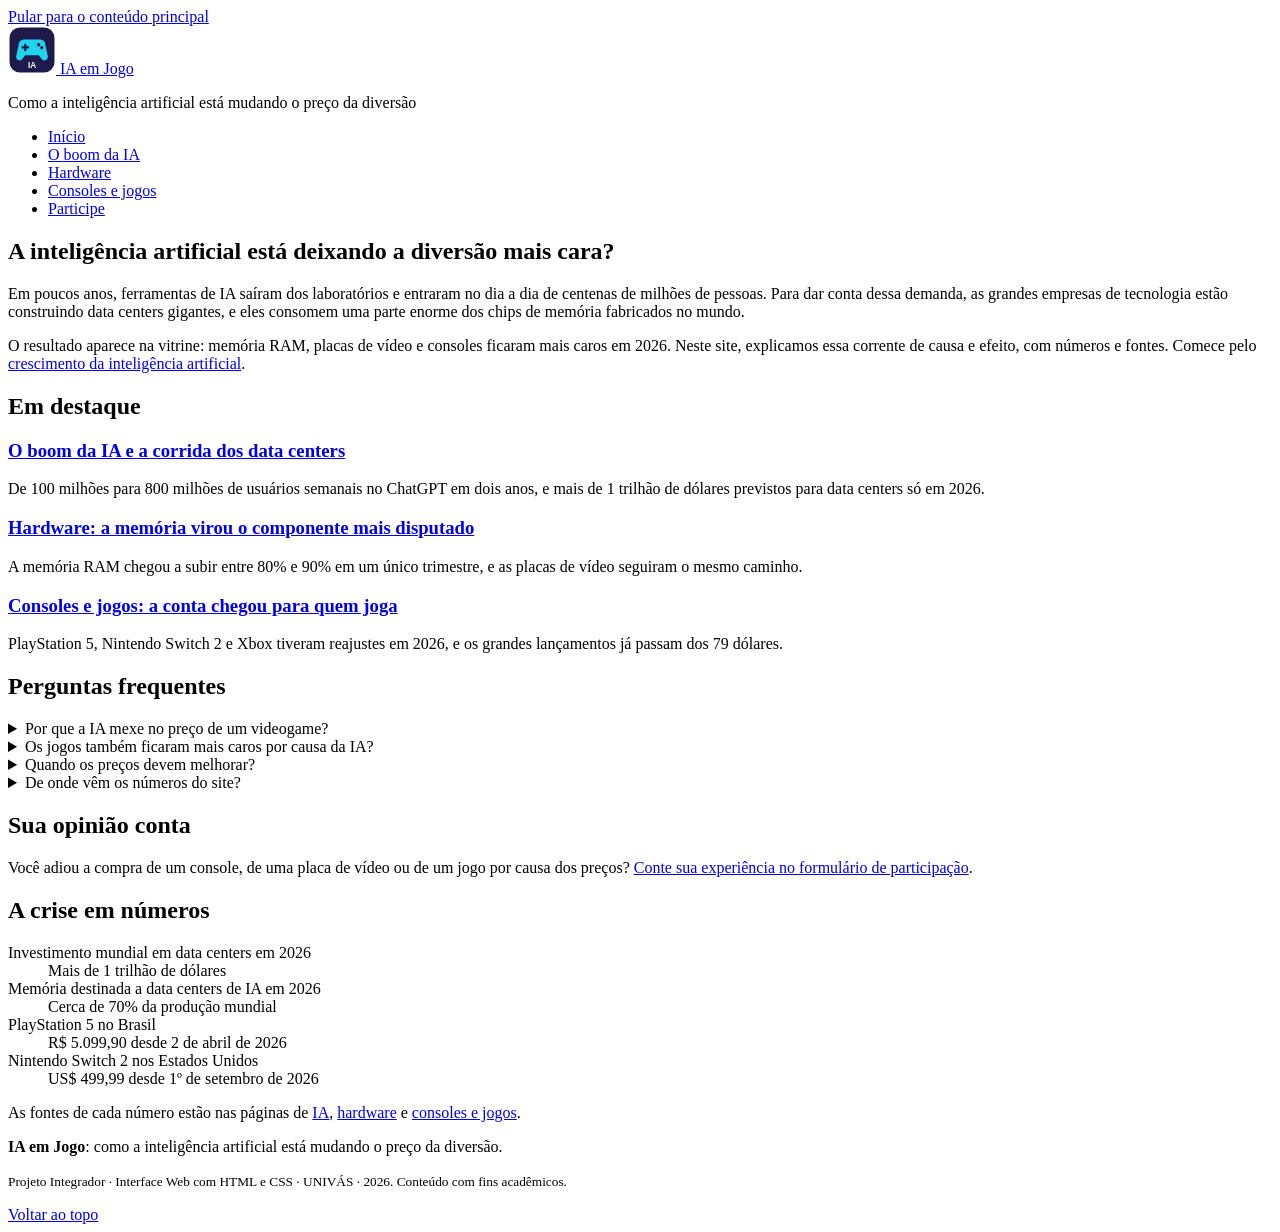
==== index.html @ 1683f6ac "Entrega 1: esqueleto semântico das páginas" ====
<!DOCTYPE html>
<html lang="pt-BR">
<head>
  <meta charset="UTF-8">
  <meta name="viewport" content="width=device-width, initial-scale=1.0">
  <meta name="description" content="Como o crescimento da inteligência artificial está encarecendo jogos, hardware e consoles.">
  <title>IA em Jogo | Como a IA está mudando o preço da diversão</title>
</head>
<body>
  <!-- Skip link: primeiro elemento focável, leva direto ao conteúdo principal -->
  <a href="#conteudo">Pular para o conteúdo principal</a>

  <header id="topo">
    <a href="index.html">
      <img src="img/logo.svg" alt="" width="48" height="48">
      IA em Jogo
    </a>
    <p>Como a inteligência artificial está mudando o preço da diversão</p>

    <nav aria-label="Menu principal">
      <ul>
        <li><a href="index.html" aria-current="page">Início</a></li>
        <li><a href="ia.html">O boom da IA</a></li>
        <li><a href="hardware.html">Hardware</a></li>
        <li><a href="consoles-jogos.html">Consoles e jogos</a></li>
        <li><a href="participe.html">Participe</a></li>
      </ul>
    </nav>
  </header>

  <main id="conteudo">
    <section aria-labelledby="titulo-principal">
      <h1 id="titulo-principal">A inteligência artificial está deixando a diversão mais cara?</h1>
      <p>
        Em poucos anos, ferramentas de IA saíram dos laboratórios e entraram no dia a dia de
        centenas de milhões de pessoas. Para dar conta dessa demanda, as grandes empresas de
        tecnologia estão construindo data centers gigantes, e eles consomem uma parte enorme
        dos chips de memória fabricados no mundo.
      </p>
      <p>
        O resultado aparece na vitrine: memória RAM, placas de vídeo e consoles ficaram mais caros
        em 2026. Neste site, explicamos essa corrente de causa e efeito, com números e fontes.
        Comece pelo <a href="ia.html">crescimento da inteligência artificial</a>.
      </p>
    </section>

    <!-- Cada destaque é um <article>: o resumo faz sentido sozinho e leva a uma página própria -->
    <section aria-labelledby="titulo-destaques">
      <h2 id="titulo-destaques">Em destaque</h2>

      <article>
        <h3><a href="ia.html">O boom da IA e a corrida dos data centers</a></h3>
        <p>
          De 100 milhões para 800 milhões de usuários semanais no ChatGPT em dois anos, e mais de
          1 trilhão de dólares previstos para data centers só em 2026.
        </p>
      </article>

      <article>
        <h3><a href="hardware.html">Hardware: a memória virou o componente mais disputado</a></h3>
        <p>
          A memória RAM chegou a subir entre 80% e 90% em um único trimestre, e as placas de vídeo
          seguiram o mesmo caminho.
        </p>
      </article>

      <article>
        <h3><a href="consoles-jogos.html">Consoles e jogos: a conta chegou para quem joga</a></h3>
        <p>
          PlayStation 5, Nintendo Switch 2 e Xbox tiveram reajustes em 2026, e os grandes
          lançamentos já passam dos 79 dólares.
        </p>
      </article>
    </section>

    <!-- Perguntas frequentes com <details>/<summary>: conteúdo expansível nativo, funciona com teclado -->
    <section aria-labelledby="titulo-duvidas">
      <h2 id="titulo-duvidas">Perguntas frequentes</h2>

      <details>
        <summary>Por que a IA mexe no preço de um videogame?</summary>
        <p>
          Consoles, placas de vídeo e servidores de IA usam memórias feitas pelas mesmas poucas
          fábricas. Como os servidores de IA pagam mais, as fabricantes priorizam esse mercado e
          sobra menos memória, mais cara, para os aparelhos de consumo.
        </p>
      </details>

      <details>
        <summary>Os jogos também ficaram mais caros por causa da IA?</summary>
        <p>
          Não diretamente. O aumento dos jogos é explicado pelas empresas principalmente pelo
          custo de desenvolvimento. O efeito da IA aparece mais no hardware: o console e o PC
          ficam mais caros e sobra menos dinheiro para os jogos.
        </p>
      </details>

      <details>
        <summary>Quando os preços devem melhorar?</summary>
        <p>
          A fabricante de memórias Micron e analistas do setor não esperam alívio antes de 2028,
          quando novas fábricas devem começar a produzir.
        </p>
      </details>

      <details>
        <summary>De onde vêm os números do site?</summary>
        <p>
          Cada página termina com a lista das reportagens e relatórios usados. Os preços são os
          sugeridos pelos fabricantes nas datas indicadas.
        </p>
      </details>
    </section>

    <section aria-labelledby="titulo-participe">
      <h2 id="titulo-participe">Sua opinião conta</h2>
      <p>
        Você adiou a compra de um console, de uma placa de vídeo ou de um jogo por causa dos preços?
        <a href="participe.html">Conte sua experiência no formulário de participação</a>.
      </p>
    </section>
  </main>

  <!-- Aside fora do <main>: resumo complementar; a página continua completa sem ele -->
  <aside aria-labelledby="titulo-numeros">
    <h2 id="titulo-numeros">A crise em números</h2>
    <!-- Pares "termo: valor" ficam em lista de descrição (<dl>) -->
    <dl>
      <dt>Investimento mundial em data centers em 2026</dt>
      <dd>Mais de 1 trilhão de dólares</dd>

      <dt>Memória destinada a data centers de IA em 2026</dt>
      <dd>Cerca de 70% da produção mundial</dd>

      <dt>PlayStation 5 no Brasil</dt>
      <dd>R$ 5.099,90 desde <time datetime="2026-04-02">2 de abril de 2026</time></dd>

      <dt>Nintendo Switch 2 nos Estados Unidos</dt>
      <dd>US$ 499,99 desde <time datetime="2026-09-01">1º de setembro de 2026</time></dd>
    </dl>
    <p>As fontes de cada número estão nas páginas de <a href="ia.html">IA</a>, <a href="hardware.html">hardware</a> e <a href="consoles-jogos.html">consoles e jogos</a>.</p>
  </aside>

  <footer>
    <p><strong>IA em Jogo</strong>: como a inteligência artificial está mudando o preço da diversão.</p>
    <p><small>Projeto Integrador · Interface Web com HTML e CSS · UNIVÁS · 2026. Conteúdo com fins acadêmicos.</small></p>
    <a href="#topo">Voltar ao topo</a>
  </footer>
</body>
</html>
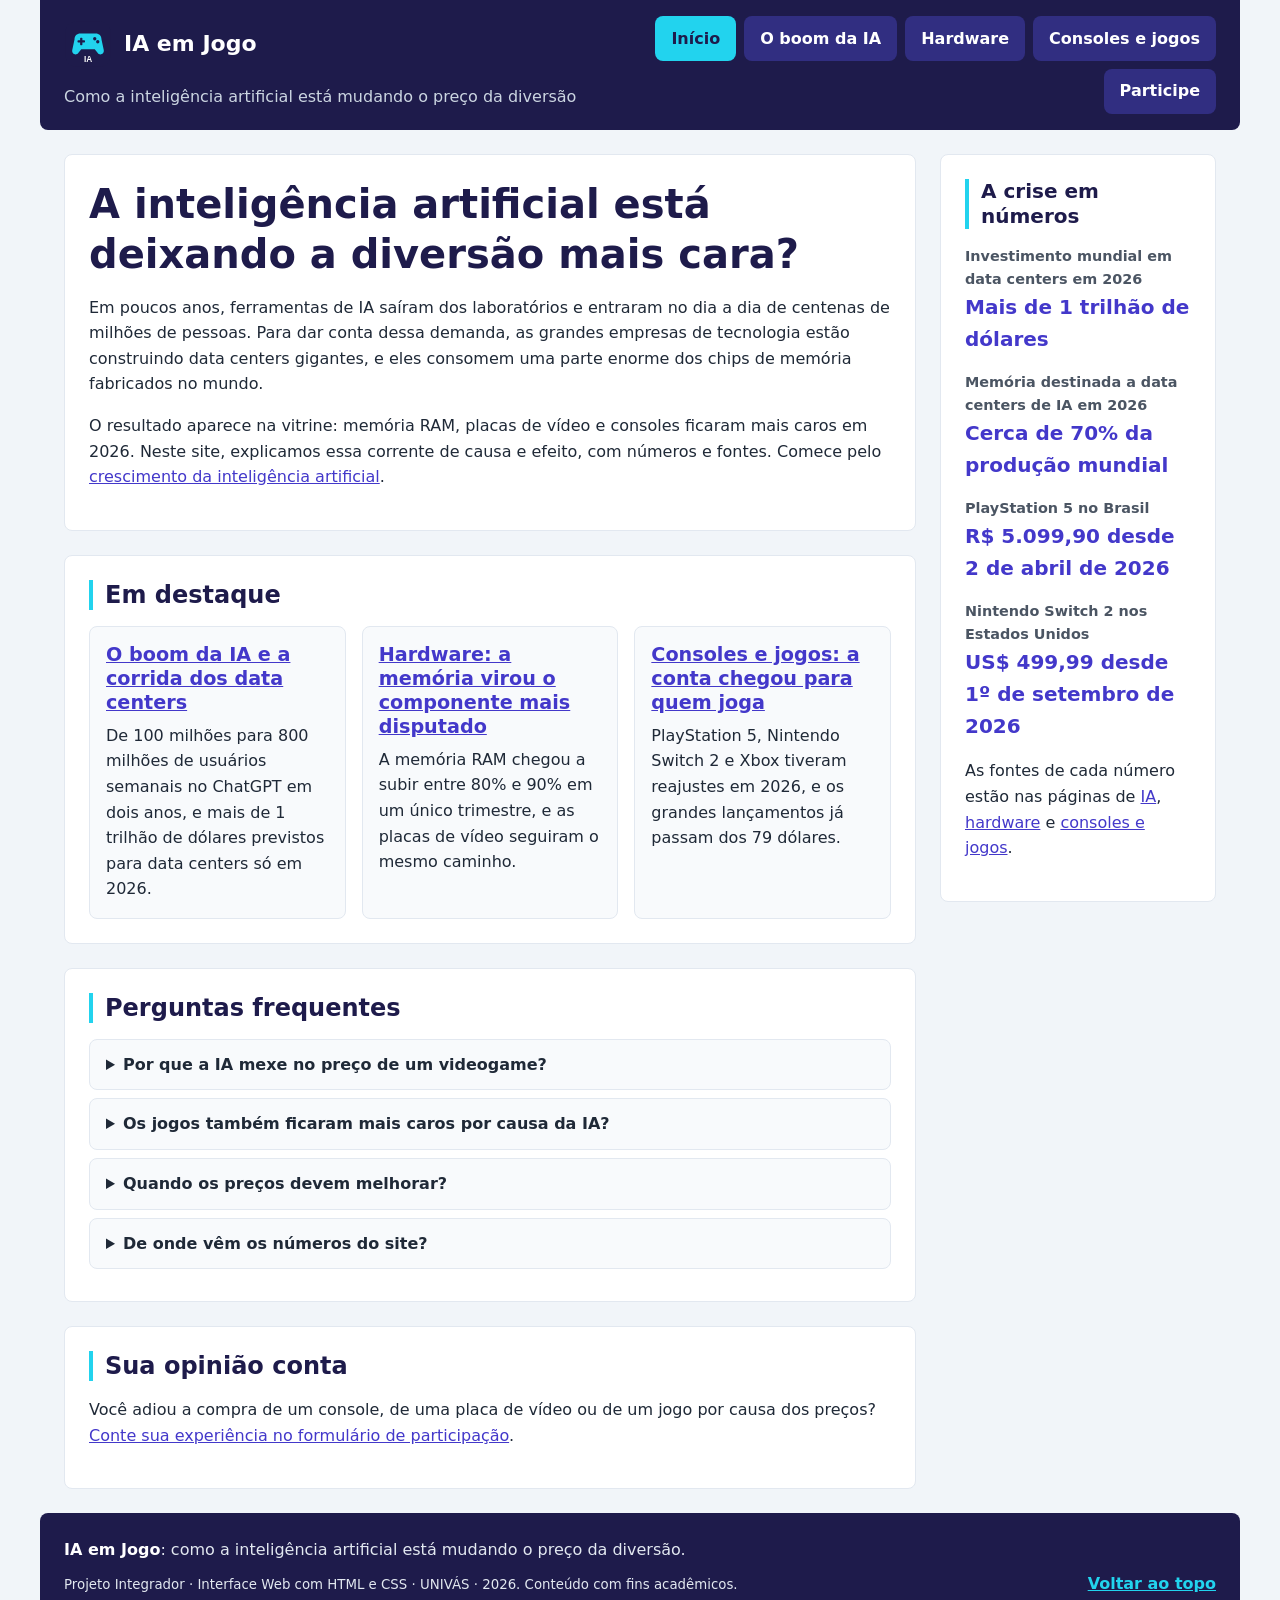
==== commit 8b36decc: "Entrega 2: estilo e responsividade" ====
--- a/index.html
+++ b/index.html
@@ -5,13 +5,14 @@
   <meta name="viewport" content="width=device-width, initial-scale=1.0">
   <meta name="description" content="Como o crescimento da inteligência artificial está encarecendo jogos, hardware e consoles.">
   <title>IA em Jogo | Como a IA está mudando o preço da diversão</title>
+  <link rel="stylesheet" href="css/estilo.css">
 </head>
 <body>
   <!-- Skip link: primeiro elemento focável, leva direto ao conteúdo principal -->
-  <a href="#conteudo">Pular para o conteúdo principal</a>
+  <a class="pular" href="#conteudo">Pular para o conteúdo principal</a>
 
   <header id="topo">
-    <a href="index.html">
+    <a class="logo" href="index.html">
       <img src="img/logo.svg" alt="" width="48" height="48">
       IA em Jogo
     </a>
@@ -45,7 +46,7 @@
     </section>
 
     <!-- Cada destaque é um <article>: o resumo faz sentido sozinho e leva a uma página própria -->
-    <section aria-labelledby="titulo-destaques">
+    <section class="destaques" aria-labelledby="titulo-destaques">
       <h2 id="titulo-destaques">Em destaque</h2>
 
       <article>
@@ -125,7 +126,7 @@
   <aside aria-labelledby="titulo-numeros">
     <h2 id="titulo-numeros">A crise em números</h2>
     <!-- Pares "termo: valor" ficam em lista de descrição (<dl>) -->
-    <dl>
+    <dl class="numeros">
       <dt>Investimento mundial em data centers em 2026</dt>
       <dd>Mais de 1 trilhão de dólares</dd>
 
--- a/css/estilo.css
+++ b/css/estilo.css
@@ -0,0 +1,665 @@
+/* ==========================================================
+   IA em Jogo — estilo.css (Entrega 2: estilo e responsividade)
+
+   Abordagem: mobile first. As regras sem media query descrevem o
+   celular (até ~480px); cada @media acrescenta o que muda numa tela
+   maior: tablet (768px ou mais) e desktop (1200px ou mais).
+   As media queries ficam no fim do arquivo (seção 12).
+
+   Convenção de classes: nomes em português, minúsculas, sem acento
+   e com hífen (.pular, .logo, .destaques, .numeros, .aceite, .dica).
+   Classe só onde o seletor de elemento não basta; o resto usa os
+   próprios elementos semânticos (header, nav, main, aside, footer).
+   ========================================================== */
+
+/* 1. Variáveis: cores e espaçamentos centrais do projeto
+   Contraste conferido (WCAG): texto >= 4.5:1, bordas e foco >= 3:1.
+   Os valores medidos estão em docs/entrega-2.md. */
+:root {
+  --cor-fundo: #f1f5f9;          /* fundo da página fora do conteúdo */
+  --cor-superficie: #ffffff;     /* cartões, seções e tabelas */
+  --cor-superficie-2: #f8fafc;   /* cartões dentro de cartões */
+  --cor-texto: #1f2937;          /* 14.7:1 no branco */
+  --cor-texto-suave: #4b5563;    /* 7.6:1 no branco */
+  --cor-primaria: #1e1b4b;       /* cabeçalho e rodapé (mesma cor do logo) */
+  --cor-primaria-2: #312e81;     /* botões do menu */
+  --cor-destaque: #22d3ee;       /* ciano do logo: 8.9:1 na primária */
+  --cor-link: #4338ca;           /* 7.9:1 no branco */
+  --cor-link-hover: #312e81;
+  --cor-borda: #e2e8f0;          /* borda decorativa dos cartões */
+  --cor-borda-campo: #64748b;    /* contorno dos campos: 4.8:1 no branco */
+  --cor-foco: #ea580c;           /* indicador de foco: 3.6:1 no branco, 4.5:1 na primária */
+  --cor-erro: #b91c1c;
+
+  --espaco-1: 0.5rem;
+  --espaco-2: 1rem;
+  --espaco-3: 1.5rem;
+  --espaco-4: 2rem;
+
+  --raio: 0.5rem;
+  --largura-max: 75rem;          /* 1200px */
+  --largura-lateral: 18.75rem;   /* 300px do aside no desktop */
+  --fonte: system-ui, "Segoe UI", Roboto, Arial, sans-serif;
+}
+
+/* 2. Base */
+* {
+  box-sizing: border-box;
+}
+
+html {
+  background-color: var(--cor-fundo);
+}
+
+body {
+  margin: 0 auto;
+  max-width: var(--largura-max);
+  font-family: var(--fonte);
+  font-size: 1rem;
+  line-height: 1.6;
+  color: var(--cor-texto);
+  background-color: var(--cor-fundo);
+}
+
+img {
+  max-width: 100%;
+  height: auto;
+}
+
+h1,
+h2,
+h3 {
+  line-height: 1.25;
+  color: var(--cor-primaria);
+}
+
+h1 {
+  font-size: clamp(1.75rem, 1rem + 3vw, 2.5rem);
+  margin: var(--espaco-3) 0 var(--espaco-2);
+}
+
+h2 {
+  font-size: 1.5rem;
+  margin: 0 0 var(--espaco-2);
+  padding-left: 0.75rem;
+  border-left: 4px solid var(--cor-destaque);
+}
+
+h3 {
+  font-size: 1.2rem;
+  margin: var(--espaco-3) 0 var(--espaco-1);
+}
+
+p {
+  margin: 0 0 var(--espaco-2);
+}
+
+a {
+  color: var(--cor-link);
+  overflow-wrap: break-word; /* links longos das fontes não estouram no celular */
+}
+
+a:hover {
+  color: var(--cor-link-hover);
+  text-decoration-thickness: 2px;
+}
+
+/* Foco visível em todo elemento focável (navegação por teclado).
+   Nunca usamos outline: none. */
+:focus-visible {
+  outline: 3px solid var(--cor-foco);
+  outline-offset: 2px;
+}
+
+/* 3. Layout da página (Grid): uma coluna no celular */
+body {
+  display: grid;
+  grid-template-columns: minmax(0, 1fr); /* minmax(0, …) impede que uma tabela larga estique a página */
+  grid-template-areas:
+    "topo"
+    "conteudo"
+    "lateral"
+    "rodape";
+  gap: var(--espaco-3);
+}
+
+header { grid-area: topo; }
+main   { grid-area: conteudo; }
+aside  { grid-area: lateral; }
+footer { grid-area: rodape; }
+
+main,
+aside {
+  margin: 0 var(--espaco-2);
+}
+
+/* 4. Skip link: escondido fora da tela até receber foco pelo Tab */
+.pular {
+  position: absolute;
+  top: var(--espaco-1);
+  left: var(--espaco-1);
+  z-index: 10;
+  padding: var(--espaco-1) var(--espaco-2);
+  background-color: var(--cor-superficie);
+  color: var(--cor-link);
+  font-weight: 700;
+  border-radius: var(--raio);
+  transform: translateY(-200%);
+}
+
+.pular:focus {
+  transform: translateY(0);
+}
+
+/* 5. Cabeçalho (Grid fora) e menu (Flexbox dentro) */
+header {
+  display: grid;
+  grid-template-areas:
+    "logo"
+    "slogan"
+    "menu";
+  gap: var(--espaco-1);
+  padding: var(--espaco-2);
+  background-color: var(--cor-primaria);
+  color: #ffffff;
+}
+
+.logo {
+  grid-area: logo;
+  display: flex;
+  align-items: center;
+  gap: 0.75rem;
+  font-size: 1.375rem;
+  font-weight: 800;
+  color: #ffffff;
+  text-decoration: none;
+}
+
+.logo:hover {
+  color: var(--cor-destaque);
+}
+
+header > p {
+  grid-area: slogan;
+  margin: 0;
+  color: #cbd5e1;
+}
+
+header nav {
+  grid-area: menu;
+  margin-top: var(--espaco-1);
+}
+
+header nav ul {
+  display: flex;
+  flex-wrap: wrap;
+  gap: var(--espaco-1);
+  margin: 0;
+  padding: 0;
+  list-style: none;
+}
+
+header nav li {
+  flex-grow: 1; /* no celular cada linha do menu fica cheia */
+}
+
+header nav a {
+  display: block;
+  min-height: 2.75rem; /* 44px: área de toque confortável */
+  padding: 0.6rem var(--espaco-2);
+  border-radius: var(--raio);
+  background-color: var(--cor-primaria-2);
+  color: #ffffff;
+  font-weight: 600;
+  text-align: center;
+  text-decoration: none;
+}
+
+header nav a:hover {
+  color: #ffffff;
+  text-decoration: underline;
+}
+
+header nav a[aria-current="page"] {
+  background-color: var(--cor-destaque);
+  color: var(--cor-primaria);
+}
+
+/* 6. Conteúdo: seções e artigos viram cartões */
+main section,
+aside {
+  margin-bottom: var(--espaco-3);
+  padding: var(--espaco-3) 0.75rem; /* lateral menor no celular: sobra largura para as tabelas */
+  background-color: var(--cor-superficie);
+  border: 1px solid var(--cor-borda);
+  border-radius: var(--raio);
+}
+
+main section:last-child {
+  margin-bottom: 0;
+}
+
+main section h1 {
+  margin-top: 0;
+}
+
+article {
+  margin-top: var(--espaco-2);
+  padding: 0.75rem;
+  background-color: var(--cor-superficie-2);
+  border: 1px solid var(--cor-borda);
+  border-radius: var(--raio);
+}
+
+article h3 {
+  margin-top: 0;
+}
+
+article > :last-child {
+  margin-bottom: 0;
+}
+
+/* Destaques da home: grade que decide sozinha quantas colunas cabem */
+.destaques {
+  display: grid;
+  grid-template-columns: repeat(auto-fit, minmax(14rem, 1fr));
+  gap: var(--espaco-2);
+}
+
+.destaques > h2 {
+  grid-column: 1 / -1; /* o título ocupa a linha toda */
+  margin-bottom: 0;
+}
+
+.destaques article {
+  margin-top: 0;
+}
+
+/* Listas de fontes e listas comuns */
+main ol,
+main ul {
+  padding-left: 1.25rem;
+}
+
+main li {
+  margin-bottom: var(--espaco-1);
+}
+
+li::marker {
+  color: var(--cor-link);
+}
+
+/* Perguntas frequentes */
+details {
+  margin-bottom: var(--espaco-1);
+  border: 1px solid var(--cor-borda);
+  border-radius: var(--raio);
+  background-color: var(--cor-superficie-2);
+}
+
+summary {
+  padding: 0.75rem var(--espaco-2);
+  font-weight: 600;
+  cursor: pointer;
+}
+
+details[open] summary {
+  border-bottom: 1px solid var(--cor-borda);
+}
+
+details p {
+  margin: 0;
+  padding: 0.75rem var(--espaco-2);
+}
+
+/* 7. Tabelas
+   div.tabela: se a tela for mais estreita que a tabela, só ela rola na
+   horizontal; a página continua sem rolagem lateral. */
+.tabela {
+  margin: var(--espaco-2) 0;
+  overflow-x: auto;
+}
+
+table {
+  width: 100%;
+  border-collapse: collapse;
+  font-size: 0.8125rem; /* 13px no celular para as 4 colunas caberem em 375px */
+}
+
+caption {
+  margin-bottom: var(--espaco-1);
+  font-weight: 700;
+  text-align: left;
+  color: var(--cor-primaria);
+}
+
+th,
+td {
+  padding: 0.5rem 0.25rem;
+  border-bottom: 1px solid var(--cor-borda);
+  text-align: left;
+  vertical-align: top;
+}
+
+thead th {
+  background-color: var(--cor-primaria);
+  color: #ffffff;
+}
+
+tbody tr:nth-child(even) {
+  background-color: var(--cor-fundo);
+}
+
+/* 8. Gráficos */
+figure {
+  margin: var(--espaco-3) 0;
+}
+
+figure img {
+  display: block;
+  border: 1px solid var(--cor-borda);
+  border-radius: var(--raio);
+}
+
+figcaption {
+  margin-top: var(--espaco-1);
+  font-size: 0.9rem;
+  color: var(--cor-texto-suave);
+}
+
+/* 9. Lateral (aside): glossário e números */
+aside h2 {
+  font-size: 1.25rem;
+}
+
+dl {
+  margin: 0;
+}
+
+dt {
+  font-weight: 700;
+  color: var(--cor-primaria);
+}
+
+dd {
+  margin: 0 0 var(--espaco-2);
+}
+
+/* "A crise em números": o valor aparece grande, o termo vira legenda */
+.numeros {
+  display: grid;
+  gap: 0 var(--espaco-2);
+}
+
+.numeros dt {
+  font-size: 0.9rem;
+  font-weight: 600;
+  color: var(--cor-texto-suave);
+}
+
+.numeros dd {
+  font-size: 1.25rem;
+  font-weight: 800;
+  color: var(--cor-link);
+}
+
+/* Container query: o aside olha a própria largura, não a da tela.
+   Largo (celular deitado, tablet): termo e valor lado a lado.
+   Estreito (lateral do desktop): um embaixo do outro. */
+aside {
+  container-type: inline-size;
+}
+
+@container (min-width: 32rem) {
+  .numeros {
+    grid-template-columns: minmax(0, 1fr) minmax(0, 1fr);
+    align-items: baseline;
+  }
+}
+
+/* 10. Formulário */
+form > p label,
+.aceite label {
+  font-weight: 600;
+}
+
+form > p > label {
+  display: block;
+  margin-bottom: 0.25rem;
+}
+
+input,
+select,
+textarea,
+button {
+  font: inherit; /* campos não herdam a fonte do body sozinhos */
+}
+
+input[type="text"],
+input[type="email"],
+select,
+textarea {
+  width: 100%;
+  min-height: 2.75rem;
+  padding: 0.5rem 0.75rem;
+  border: 1px solid var(--cor-borda-campo);
+  border-radius: 0.375rem;
+  background-color: var(--cor-superficie);
+  color: var(--cor-texto);
+}
+
+textarea {
+  resize: vertical;
+}
+
+/* Campo inválido só depois que a pessoa interagiu ou tentou enviar */
+input:user-invalid,
+select:user-invalid,
+textarea:user-invalid {
+  border-color: var(--cor-erro);
+  border-width: 2px;
+}
+
+/* Grupos de opções: cada rádio ou checkbox ao lado do seu label */
+fieldset {
+  display: grid;
+  grid-template-columns: auto 1fr;
+  align-items: center;
+  gap: 0.75rem var(--espaco-1);
+  margin: 0 0 var(--espaco-2);
+  padding: var(--espaco-2);
+  border: 1px solid var(--cor-borda-campo);
+  border-radius: var(--raio);
+}
+
+legend {
+  padding: 0 0.25rem;
+  font-weight: 600;
+}
+
+input[type="radio"],
+input[type="checkbox"] {
+  width: 1.25rem;
+  height: 1.25rem;
+  margin: 0;
+  accent-color: var(--cor-link);
+}
+
+.aceite {
+  display: flex;
+  align-items: flex-start;
+  gap: var(--espaco-1);
+}
+
+.aceite input {
+  flex-shrink: 0;
+  margin-top: 0.2rem;
+}
+
+.dica {
+  margin-top: -0.75rem;
+  font-size: 0.9rem;
+  color: var(--cor-texto-suave);
+}
+
+button {
+  min-height: 2.75rem;
+  padding: 0.75rem var(--espaco-3);
+  border: 0;
+  border-radius: var(--raio);
+  background-color: var(--cor-link);
+  color: #ffffff;
+  font-weight: 700;
+  cursor: pointer;
+}
+
+button:hover {
+  background-color: var(--cor-link-hover);
+}
+
+/* 11. Rodapé (Flexbox) */
+footer {
+  display: flex;
+  flex-direction: column;
+  gap: var(--espaco-1);
+  padding: var(--espaco-3) var(--espaco-2);
+  background-color: var(--cor-primaria);
+  color: #e2e8f0;
+}
+
+footer p {
+  margin: 0;
+}
+
+footer strong {
+  color: #ffffff;
+}
+
+footer a {
+  align-self: flex-start;
+  color: var(--cor-destaque);
+  font-weight: 600;
+}
+
+footer a:hover {
+  color: #ffffff;
+}
+
+/* 12. Media queries (sempre no fim: mesma especificidade, vence a última) */
+
+/* Tablet: 768px ou mais */
+@media (min-width: 768px) {
+  header {
+    grid-template-columns: auto 1fr;
+    grid-template-areas:
+      "logo slogan"
+      "menu menu";
+    align-items: center;
+    column-gap: var(--espaco-3);
+    padding: var(--espaco-2) var(--espaco-3);
+  }
+
+  header > p {
+    text-align: right;
+  }
+
+  header nav li {
+    flex-grow: 0; /* o menu vira uma linha só, do tamanho do texto */
+  }
+
+  main,
+  aside {
+    margin: 0 var(--espaco-3);
+  }
+
+  main section,
+  aside {
+    padding: var(--espaco-3);
+  }
+
+  article {
+    padding: var(--espaco-2);
+  }
+
+  table {
+    font-size: 0.9rem;
+  }
+
+  th,
+  td {
+    padding: 0.5rem 0.75rem;
+  }
+
+  /* Duas opções por linha nos grupos de rádio e checkbox */
+  fieldset {
+    grid-template-columns: auto 1fr auto 1fr;
+  }
+
+  footer {
+    flex-direction: row;
+    flex-wrap: wrap;
+    justify-content: space-between;
+    align-items: center;
+    padding: var(--espaco-3);
+  }
+
+  footer p:first-child {
+    flex-basis: 100%;
+  }
+
+  footer a {
+    align-self: center;
+  }
+}
+
+/* Desktop: 1200px ou mais. O aside sobe para a lateral. */
+@media (min-width: 1200px) {
+  body {
+    grid-template-columns: minmax(0, 1fr) var(--largura-lateral);
+    grid-template-areas:
+      "topo     topo"
+      "conteudo lateral"
+      "rodape   rodape";
+    column-gap: 0;
+  }
+
+  header {
+    grid-template-columns: auto 1fr;
+    grid-template-areas:
+      "logo   menu"
+      "slogan menu";
+    border-radius: 0 0 var(--raio) var(--raio);
+  }
+
+  header > p {
+    text-align: left;
+  }
+
+  header nav {
+    margin-top: 0;
+  }
+
+  header nav ul {
+    justify-content: flex-end;
+  }
+
+  main {
+    margin-right: var(--espaco-3);
+  }
+
+  aside {
+    align-self: start; /* a lateral fica do tamanho do conteúdo, sem esticar até o rodapé */
+    margin: 0 var(--espaco-3) 0 0;
+  }
+
+  footer {
+    border-radius: var(--raio) var(--raio) 0 0;
+  }
+}
+
+/* Quem pede menos animação no sistema não vê transição no skip link */
+@media (prefers-reduced-motion: no-preference) {
+  .pular {
+    transition: transform 0.2s;
+  }
+}
